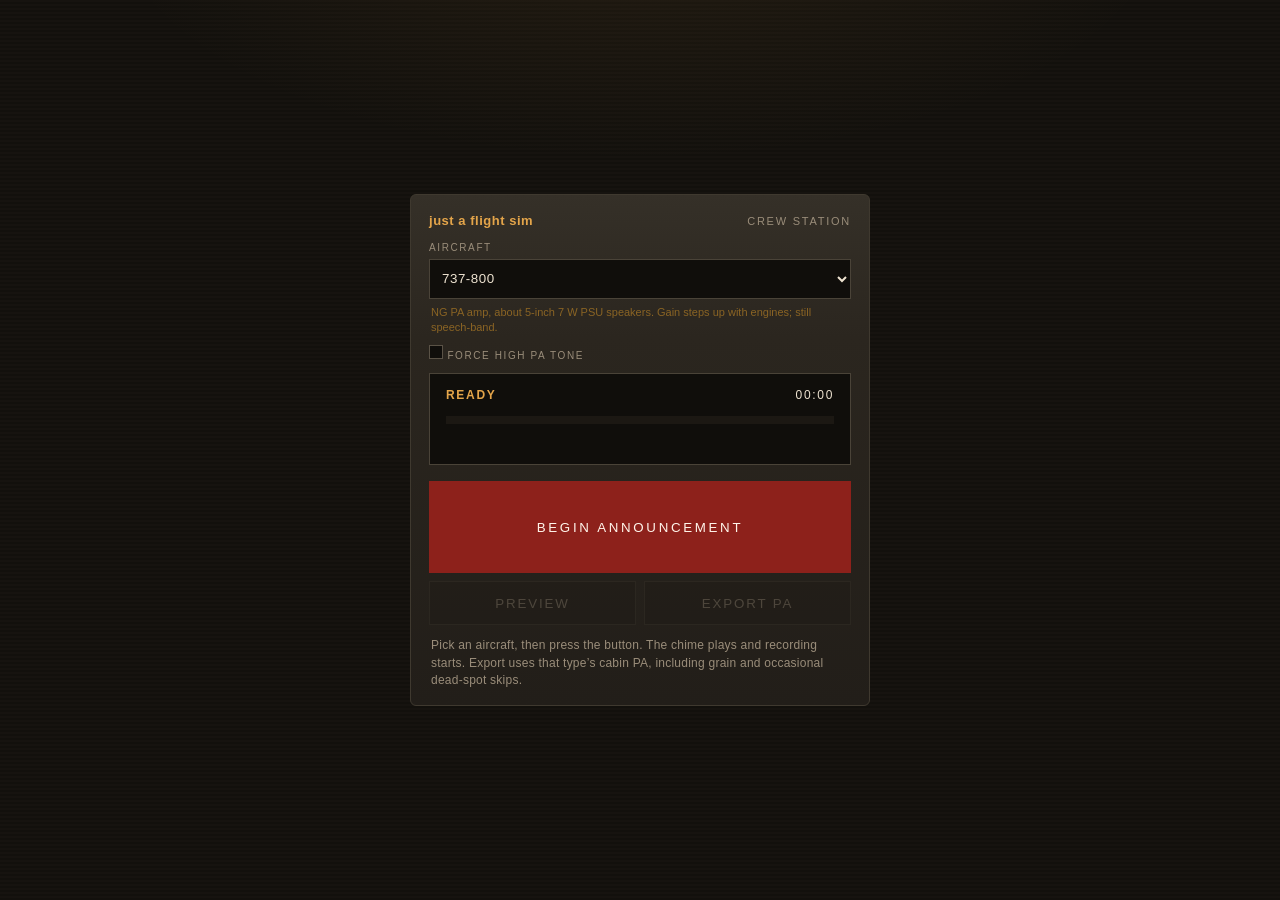
==== index.html @ 245496b6 "Add a checkbox to force the high PA tone." ====
<!DOCTYPE html>
<html lang="en">
<head>
  <meta charset="UTF-8" />
  <meta name="viewport" content="width=device-width, initial-scale=1" />
  <title>just a flight sim</title>
  <style>
    :root {
      --cabin: #14110e;
      --panel: #2b261f;
      --panel-edge: #3f392f;
      --inset: #100e0b;
      --amber: #e4a54a;
      --amber-dim: #8a6424;
      --cream: #efe4d2;
      --mute: #9a8d7a;
      --rec: #c4372c;
      --ok: #6faf6a;
    }

    * { box-sizing: border-box; }

    html, body {
      margin: 0;
      min-height: 100%;
      background: var(--cabin);
      color: var(--cream);
      font-family: "Avenir Next Condensed", "Helvetica Neue", Arial Narrow, Arial, sans-serif;
    }

    body {
      min-height: 100vh;
      display: grid;
      place-items: center;
      padding: 28px 16px;
      background:
        radial-gradient(900px 420px at 50% -10%, rgba(228, 165, 74, 0.08), transparent 60%),
        repeating-linear-gradient(180deg, #16130f 0 2px, #12100c 2px 4px);
    }

    .frame {
      width: min(460px, 100%);
      background: linear-gradient(180deg, #353028, var(--panel) 28%, #221e19);
      border: 1px solid var(--panel-edge);
      border-radius: 6px;
      padding: 18px 18px 16px;
    }

    .plate {
      display: flex;
      justify-content: space-between;
      align-items: baseline;
      letter-spacing: 0.16em;
      text-transform: uppercase;
      font-size: 11px;
      color: var(--mute);
      margin-bottom: 14px;
    }

    .plate strong {
      color: var(--amber);
      font-weight: 700;
      font-size: 13px;
      text-transform: none;
      letter-spacing: 0.04em;
    }

    .screen {
      background: var(--inset);
      border: 1px solid #4a4338;
      min-height: 92px;
      padding: 14px 16px 12px;
      margin-bottom: 16px;
    }

    .status-row {
      display: flex;
      justify-content: space-between;
      align-items: center;
      font-size: 12px;
      letter-spacing: 0.14em;
      text-transform: uppercase;
      color: var(--mute);
    }

    #status {
      color: var(--amber);
      font-weight: 700;
    }

    #timer {
      font-variant-numeric: tabular-nums;
      color: var(--cream);
    }

    .meter {
      margin-top: 14px;
      height: 8px;
      background: #1c1813;
      overflow: hidden;
    }

    #meter-fill {
      height: 100%;
      width: 0%;
      background: var(--amber);
    }

    .talk {
      width: 100%;
      height: 92px;
      border: 0;
      background: #8d211b;
      color: #fff4ea;
      letter-spacing: 0.2em;
      text-transform: uppercase;
      font: 700 18px/1 inherit;
      cursor: pointer;
    }

    .talk:hover { background: #a32820; }
    .talk:active { transform: translateY(1px); }
    .talk.live { background: var(--rec); }
    .talk.is-off { opacity: 0.45; cursor: pointer; }

    .row {
      display: grid;
      grid-template-columns: 1fr 1fr;
      gap: 8px;
      margin-top: 8px;
    }

    .ghost {
      height: 44px;
      border: 1px solid #5a5246;
      background: #1d1a15;
      color: var(--cream);
      letter-spacing: 0.14em;
      text-transform: uppercase;
      font: 600 12px/1 inherit;
      cursor: pointer;
    }

    .ghost:hover { border-color: var(--amber); color: var(--amber); }
    .ghost.is-off {
      opacity: 0.35;
      cursor: pointer;
      border-color: #3a342c;
      color: var(--mute);
    }

    .note {
      margin: 12px 2px 0;
      color: var(--mute);
      font-size: 12px;
      line-height: 1.45;
      letter-spacing: 0.02em;
    }

    .note.error { color: #e08a7a; }

    .ac-block { margin-bottom: 12px; }

    .ac-block label {
      display: block;
      font-size: 10px;
      letter-spacing: 0.16em;
      text-transform: uppercase;
      color: var(--mute);
      margin-bottom: 6px;
    }

    #aircraft {
      width: 100%;
      height: 40px;
      background: var(--inset);
      color: var(--cream);
      border: 1px solid #4a4338;
      font: 600 13px inherit;
      letter-spacing: 0.04em;
      padding: 0 8px;
    }

    .ac-meta {
      margin: 6px 2px 0;
      color: var(--amber-dim);
      font-size: 11px;
      line-height: 1.4;
    }

    .tone-row {
      display: flex;
      align-items: center;
      gap: 8px;
      margin-top: 10px;
      color: var(--cream);
      font-size: 12px;
      letter-spacing: 0.08em;
      text-transform: uppercase;
      cursor: pointer;
    }

    .tone-row input {
      appearance: none;
      width: 14px;
      height: 14px;
      margin: 0;
      border: 1px solid #5a5246;
      background: var(--inset);
    }

    .tone-row input:checked {
      background: var(--amber);
      border-color: var(--amber);
    }
  </style>
</head>
<body>
  <main class="frame">
    <div class="plate">
      <strong>just a flight sim</strong>
      <span>Crew Station</span>
    </div>

    <div class="ac-block">
      <label for="aircraft">Aircraft</label>
      <select id="aircraft"></select>
      <p id="ac-meta" class="ac-meta"></p>
      <label class="tone-row" for="force-tone">
        <input id="force-tone" type="checkbox" />
        Force high PA tone
      </label>
    </div>

    <section class="screen">
      <div class="status-row">
        <span id="status">Ready</span>
        <span id="timer">00:00</span>
      </div>
      <div class="meter" aria-hidden="true">
        <div id="meter-fill"></div>
      </div>
    </section>

    <button id="talk" class="talk" type="button">Begin Announcement</button>

    <div class="row">
      <button id="preview" class="ghost is-off" type="button" aria-disabled="true">Preview</button>
      <button id="export" class="ghost is-off" type="button" aria-disabled="true">Export PA</button>
    </div>

    <p id="note" class="note">Pick an aircraft, then press the button. The chime plays and recording starts. Export uses that type’s cabin PA, including grain and occasional dead-spot skips.</p>
  </main>

  <script>
    const CHIME_URL = "[data-uri]";
    const FART_URL = "[data-uri]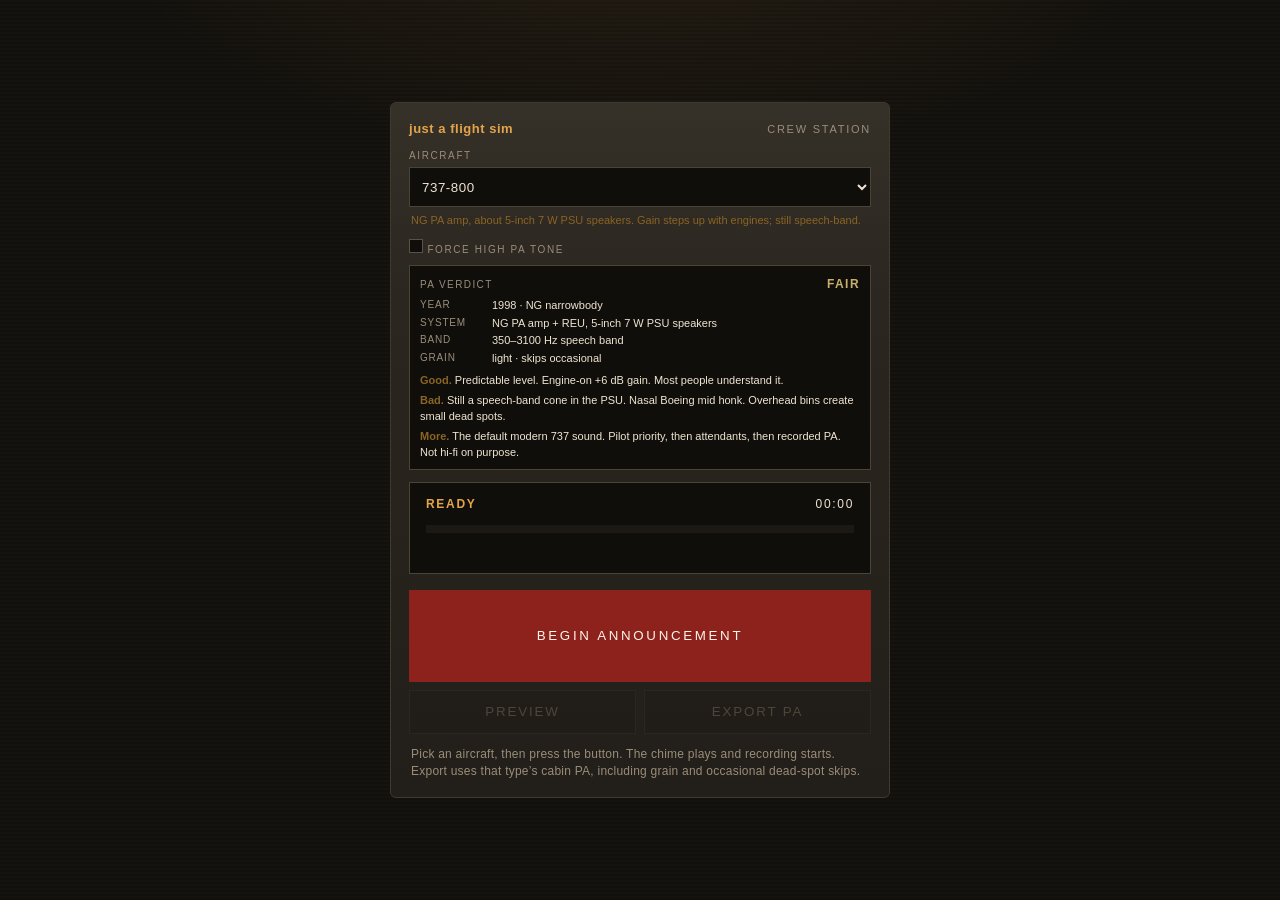
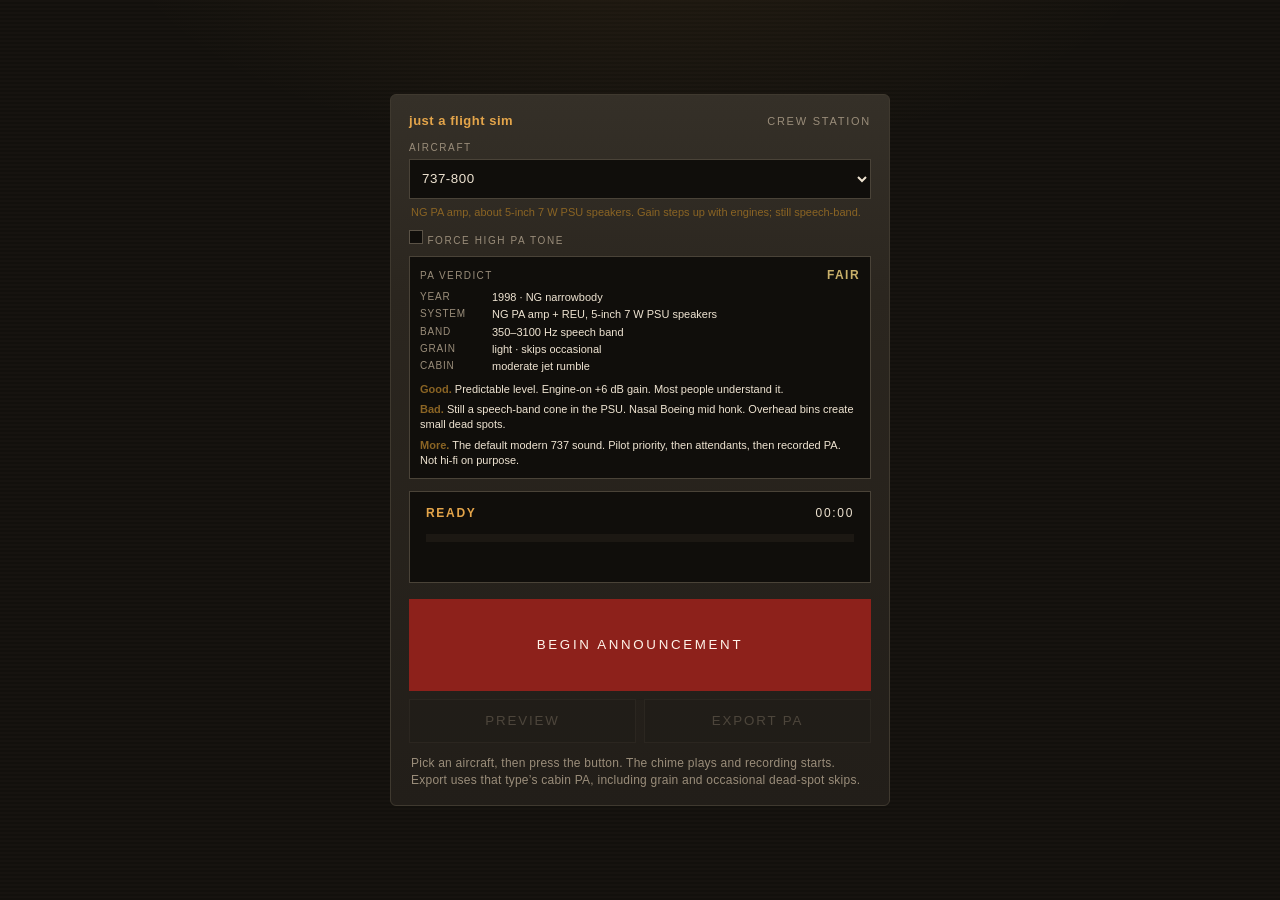
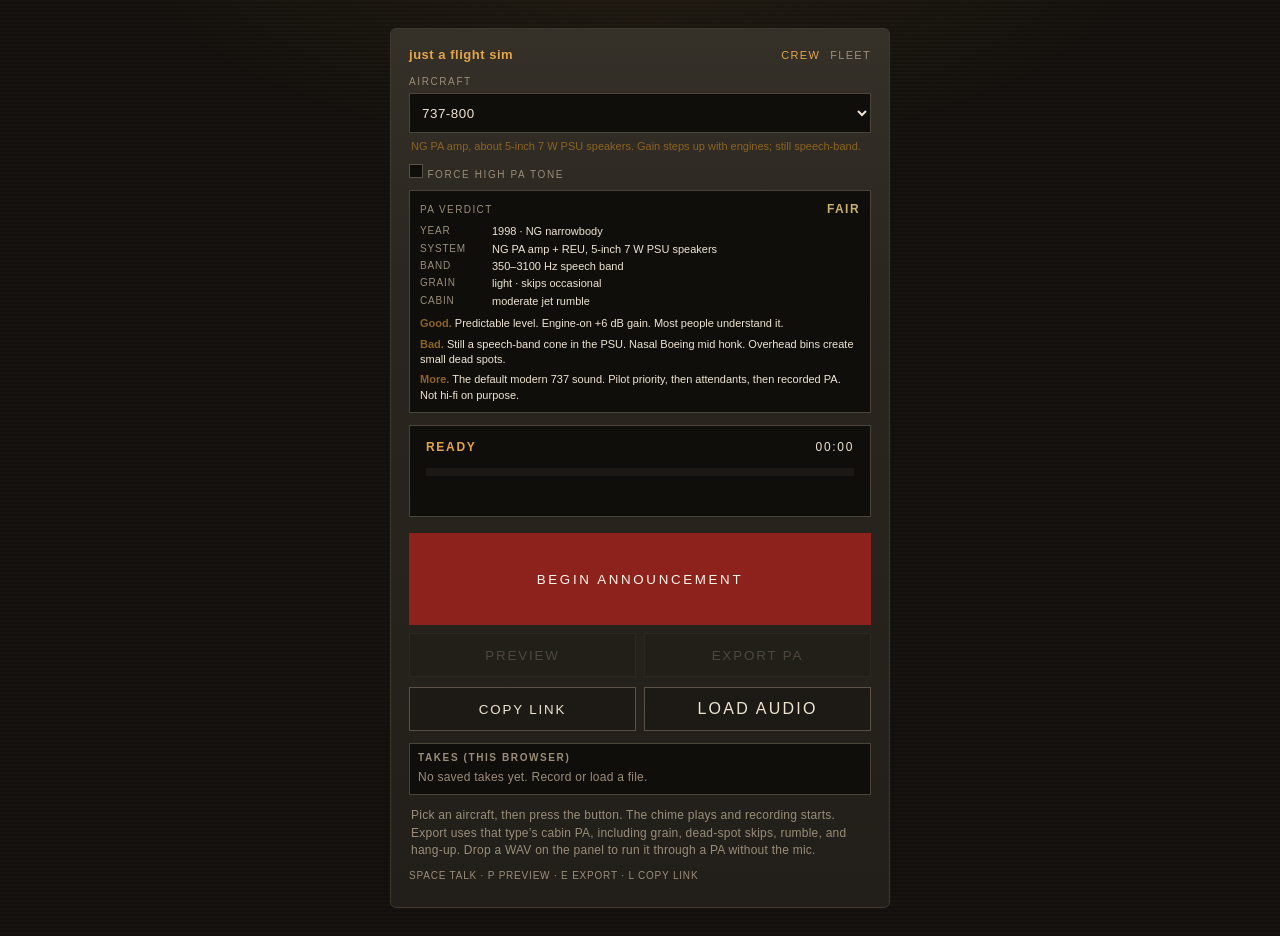
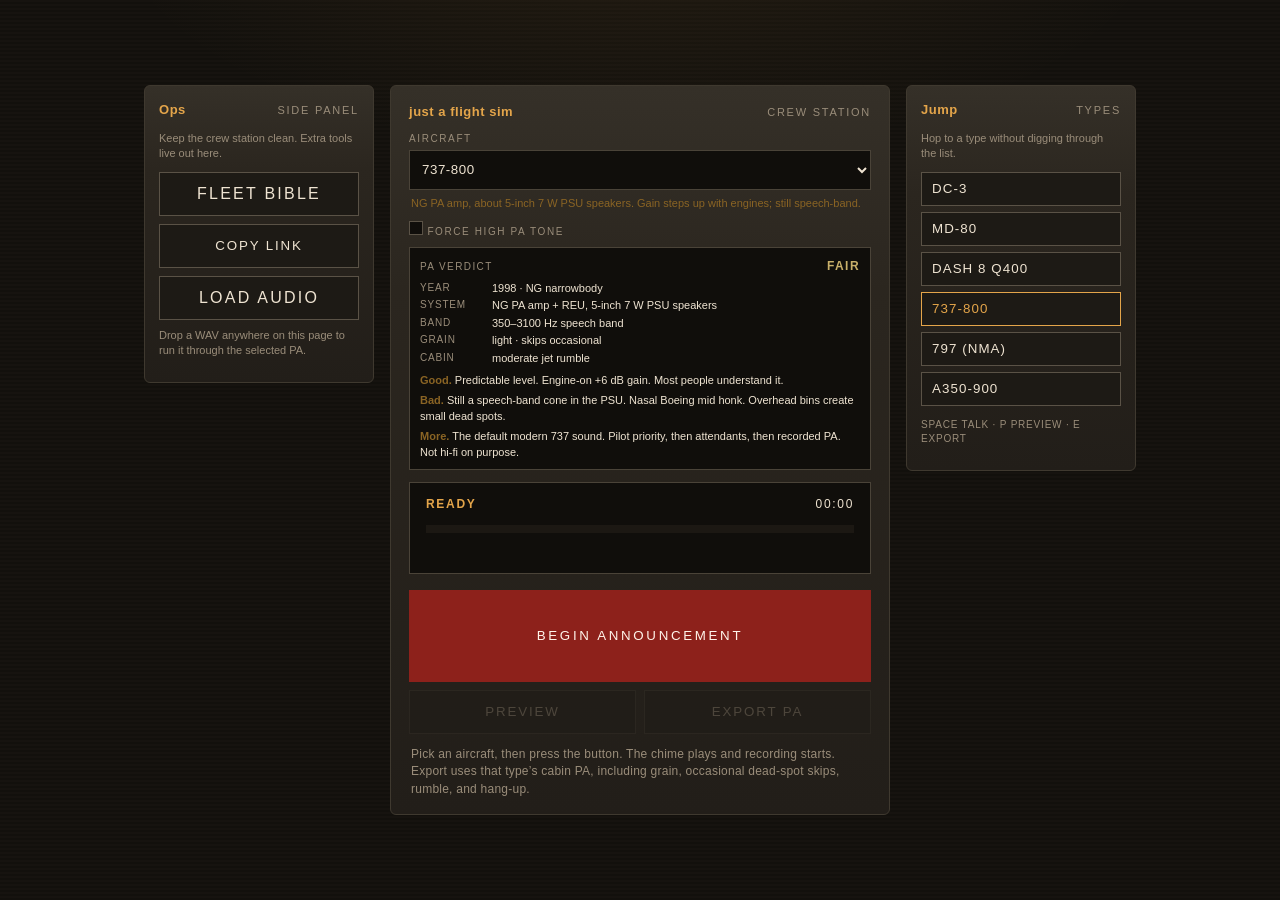
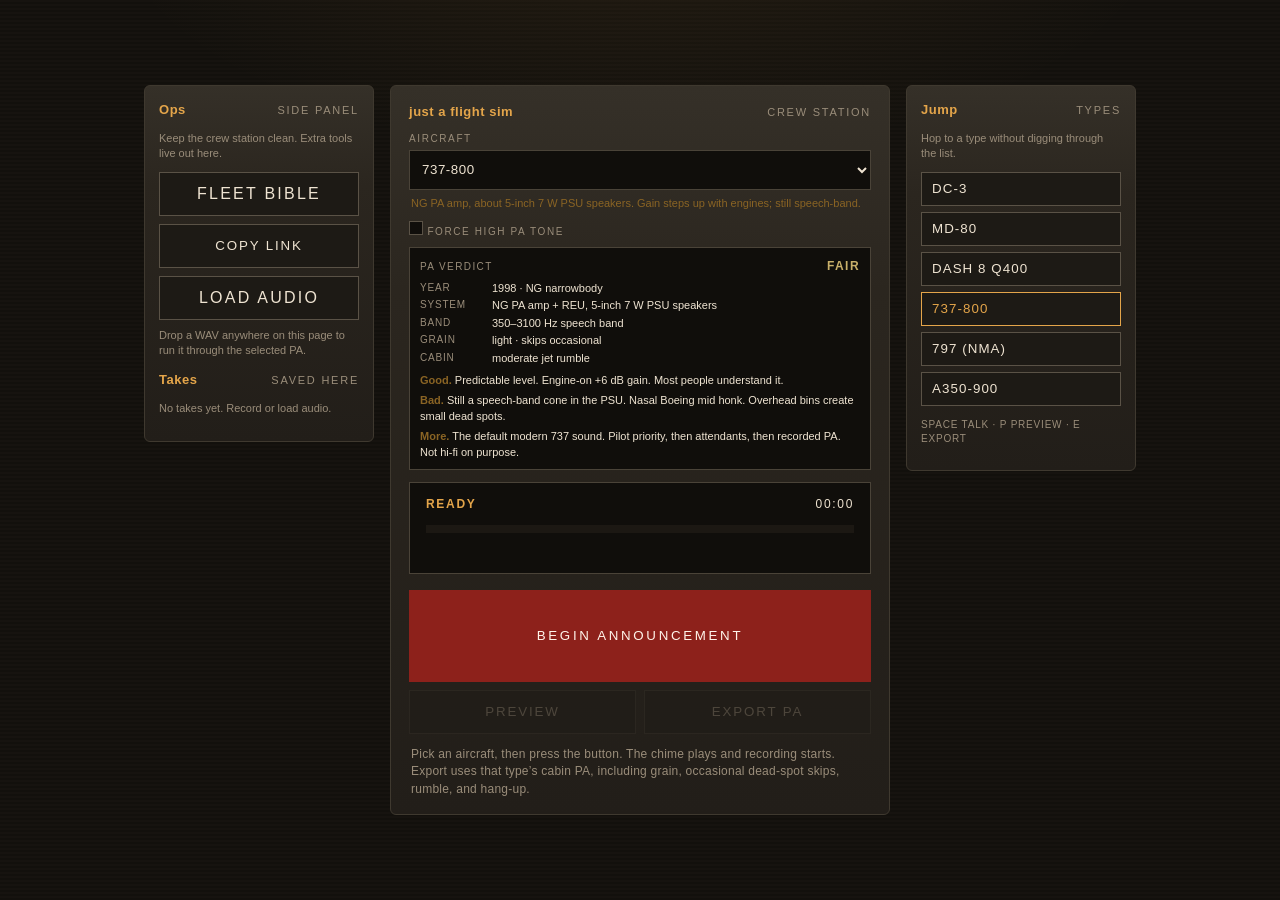
